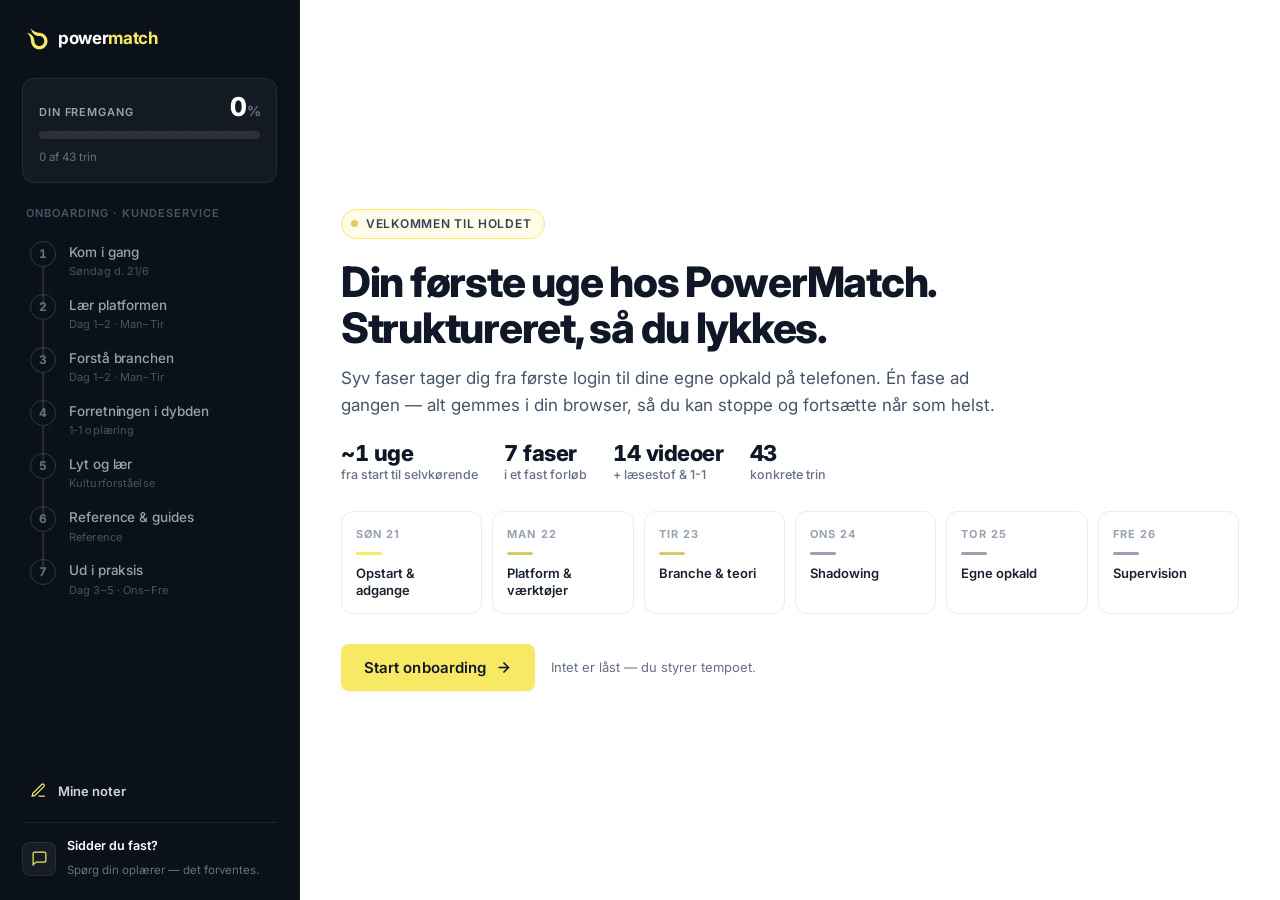
==== docs/index.html @ 7bc48936 "Static GitHub Pages build: 43 trin, 14 videoer, localStorage-noter" ====
<!DOCTYPE html>
<html lang="da">
<head>
<meta charset="UTF-8">
<meta name="viewport" content="width=device-width, initial-scale=1.0">
<title>PowerMatch · Onboarding — Kundeservice</title>
<link rel="preconnect" href="https://fonts.googleapis.com">
<link rel="preconnect" href="https://fonts.gstatic.com" crossorigin>
<link href="https://fonts.googleapis.com/css2?family=Inter:wght@400;500;600;700;800&display=swap" rel="stylesheet">
<link rel="stylesheet" href="./css/style.css">
</head>
<body>
<div class="app">
  <!-- ============ RAIL ============ -->
  <aside class="rail">
    <div class="brand" id="brand">
      <svg class="mark" viewBox="0 0 17 18" fill="none"><path d="M16.732 10.9618C16.732 14.573 13.8503 17.5 10.296 17.5C6.74267 17.5 3.86091 14.5721 3.86091 10.9618H3.86176C3.86091 8.79459 2.13219 4.45669 0 4.45669V4.42535C3.55423 4.42535 6.43599 7.35153 6.43599 10.9627H6.43513C6.43599 13.129 8.16384 14.8845 10.296 14.8845C12.4291 14.8845 14.1578 13.1281 14.1578 10.9618C14.1578 8.79546 12.4291 7.03906 10.2969 7.03906V7.03819C6.74267 7.03819 3.86176 4.11115 3.86176 0.5H3.8926C3.8926 2.66721 8.16384 4.42274 10.2969 4.42274V4.42361C13.8511 4.42361 16.732 7.35066 16.732 10.9618Z" fill="#F8E965"/></svg>
      <span class="word">power<b>match</b></span>
    </div>

    <div class="rail-prog" id="railProg">
      <div class="top">
        <span class="lbl">Din fremgang</span>
        <span class="pct"><span id="railPct">0</span><small>%</small></span>
      </div>
      <div class="track"><i id="railBar"></i></div>
      <div class="meta" id="railMeta">0 af 0 trin</div>
    </div>

    <div class="rail-label">Onboarding · Kundeservice</div>
    <div class="steps" id="steps"></div>

    <div class="rail-links">
      <button class="rail-link" id="myNotesLink" type="button">
        <svg viewBox="0 0 24 24"><path d="M12 20h9"/><path d="M16.5 3.5a2.1 2.1 0 0 1 3 3L7 19l-4 1 1-4z"/></svg>
        <b>Mine noter</b><span class="badge-n" id="notesBadge">0</span>
      </button>
    </div>

    <div class="rail-foot">
      <div class="ic"><svg viewBox="0 0 24 24" fill="none"><path d="M21 15a2 2 0 0 1-2 2H7l-4 4V5a2 2 0 0 1 2-2h14a2 2 0 0 1 2 2z"/></svg></div>
      <div><b>Sidder du fast?</b><span>Spørg din oplærer — det forventes.</span></div>
    </div>
  </aside>

  <!-- ============ WORK ============ -->
  <div class="work">
    <div class="work-scroll" id="workScroll">
      <!-- WELCOME -->
      <section class="screen welcome" id="screen-welcome">
        <div class="canvas">
          <div class="wc-eyebrow"><span class="d"></span>Velkommen til holdet</div>
          <h1>Din første uge hos PowerMatch.<br>Struktureret, så du lykkes.</h1>
          <p class="lead">Syv faser tager dig fra første login til dine egne opkald på telefonen. Én fase ad gangen — alt gemmes i din browser, så du kan stoppe og fortsætte når som helst.</p>
          <div class="wc-stats">
            <div class="wc-stat"><b>~1 uge</b><span>fra start til selvkørende</span></div>
            <div class="wc-stat"><b>7 faser</b><span>i et fast forløb</span></div>
            <div class="wc-stat"><b id="wcVideos">videoer</b><span>+ læsestof &amp; 1-1</span></div>
            <div class="wc-stat"><b id="wcTotal">0</b><span>konkrete trin</span></div>
          </div>
          <div class="week">
            <div class="day"><div class="dl">Søn 21</div><div class="db"></div><div class="dt">Opstart &amp; adgange</div></div>
            <div class="day"><div class="dl">Man 22</div><div class="db"></div><div class="dt">Platform &amp; værktøjer</div></div>
            <div class="day"><div class="dl">Tir 23</div><div class="db"></div><div class="dt">Branche &amp; teori</div></div>
            <div class="day"><div class="dl">Ons 24</div><div class="db"></div><div class="dt">Shadowing</div></div>
            <div class="day"><div class="dl">Tor 25</div><div class="db"></div><div class="dt">Egne opkald</div></div>
            <div class="day"><div class="dl">Fre 26</div><div class="db"></div><div class="dt">Supervision</div></div>
          </div>
          <div class="wc-cta">
            <button class="btn btn-primary" id="startBtn">
              <span id="startLabel">Start onboarding</span>
              <svg viewBox="0 0 24 24" fill="none" stroke="currentColor" stroke-width="2.2"><line x1="5" y1="12" x2="19" y2="12"/><polyline points="12 5 19 12 12 19"/></svg>
            </button>
            <span style="font-size:13px;color:var(--muted)" id="startSub">Intet er låst — du styrer tempoet.</span>
          </div>
        </div>
      </section>

      <!-- PHASES injected here -->
      <div id="phaseMount"></div>

      <!-- MY NOTES -->
      <section class="screen notes-s" id="screen-notes">
        <div class="canvas">
          <div class="notes-head">
            <div class="meta">
              <h1>Mine noter</h1>
              <div class="sub">Alt du har skrevet undervejs, samlet og grupperet pr. fase. Gemmes på denne enhed.</div>
            </div>
          </div>
          <div class="notes-actions">
            <button class="btn btn-ghost" id="printNotesBtn">
              <svg viewBox="0 0 24 24" fill="none" stroke="currentColor" stroke-width="2"><polyline points="6 9 6 2 18 2 18 9"/><path d="M6 18H4a2 2 0 0 1-2-2v-5a2 2 0 0 1 2-2h16a2 2 0 0 1 2 2v5a2 2 0 0 1-2 2h-2"/><rect x="6" y="14" width="12" height="8"/></svg>
              Print / gem som PDF
            </button>
            <button class="btn btn-ghost" id="backFromNotesBtn">Tilbage til forløbet</button>
          </div>
          <div id="notesBody"></div>
        </div>
      </section>

      <!-- DONE -->
      <section class="screen done-s" id="screen-done">
        <div class="canvas">
          <div class="ring"><svg viewBox="0 0 24 24" fill="none" stroke="currentColor" stroke-linecap="round" stroke-linejoin="round"><polyline points="20 6 9 17 4 12"/></svg></div>
          <h1>Du er klar!</h1>
          <p>Du har gennemført hele onboarding-forløbet. Velkommen ombord hos PowerMatch — vi er glade for at have dig på holdet.</p>
          <div class="recap">
            <div class="c"><b id="recapSteps">0</b><span>trin gennemført</span></div>
            <div class="c"><b>7</b><span>faser</span></div>
            <div class="c"><b id="recapNotes">0</b><span>noter</span></div>
          </div>
          <div class="acts">
            <button class="btn btn-ghost" id="reviewBtn">Gennemgå igen</button>
            <button class="btn btn-ghost" id="doneNotesBtn">Se mine noter</button>
            <a class="btn btn-dark" href="https://app.powermatch.dk" target="_blank" rel="noopener">Gå til PowerMatch
              <svg viewBox="0 0 24 24" fill="none" stroke="currentColor" stroke-width="2"><path d="M18 13v6a2 2 0 0 1-2 2H5a2 2 0 0 1-2-2V8a2 2 0 0 1 2-2h6"/><polyline points="15 3 21 3 21 9"/><line x1="10" y1="14" x2="21" y2="3"/></svg>
            </a>
          </div>
        </div>
      </section>
    </div>

    <!-- FOOTER ACTION BAR -->
    <div class="foot" id="foot">
      <div class="foot-in">
        <div class="mini-prog">
          <span class="n" id="footN">Fase 1 af 7</span>
          <div class="dots" id="footDots"></div>
        </div>
        <div class="acts">
          <button class="btn btn-ghost" id="prevBtn">
            <svg viewBox="0 0 24 24" fill="none" stroke="currentColor" stroke-width="2.2"><polyline points="15 18 9 12 15 6"/></svg>
            Tilbage
          </button>
          <button class="btn btn-primary" id="nextBtn">
            <span id="nextLabel">Fortsæt</span>
            <svg viewBox="0 0 24 24" fill="none" stroke="currentColor" stroke-width="2.2"><line x1="5" y1="12" x2="19" y2="12"/><polyline points="12 5 19 12 12 19"/></svg>
          </button>
        </div>
      </div>
    </div>
  </div>
</div>

<canvas id="confetti" style="position:fixed;inset:0;pointer-events:none;z-index:210;display:none"></canvas>

<script src="./js/content.js"></script>
<script src="./js/app.js"></script>
</body>
</html>
---- docs/css/style.css ----
/* ============================================================
   PowerMatch — Onboarding (Kundeservice) · Wizard flow
   Direction: hi-vis yellow (#F8E965) on charcoal.
   ============================================================ */
:root{
  --yellow:#F8E965; --yellow-dark:#E6D84E; --yellow-light:#FBF2A1; --yellow-bg:#FEFCE9; --yellow-deep:#DACA60;
  --g25:#FCFCFD; --g50:#F9FAFB; --g100:#F2F4F7; --g200:#EAECF0; --g300:#D0D5DD;
  --g400:#98A2B3; --g500:#667085; --g600:#475467; --g700:#344054; --g800:#182230; --g900:#101828;
  --ink2:#0B1119;
  --white:#FFFFFF;
  --success-50:#ECFDF3; --success-500:#12B76A; --success-700:#027A48; --verify:#17B26A;
  --warning-50:#FFFAEB; --warning-700:#B54708;
  --error-50:#FEF3F2; --error-700:#B42318;
  --info-50:#EFF8FF; --info-700:#175CD3;
  --text:var(--g600); --muted:var(--g500); --faint:var(--g400); --line:var(--g200); --line-strong:var(--g300);
  --r-xs:4px; --r-sm:6px; --r-md:8px; --r-lg:12px; --r-xl:16px; --r-2xl:20px; --r-full:9999px;
  --sh-xs:0 1px 2px 0 rgba(16,24,40,.05);
  --sh-sm:0 1px 3px 0 rgba(16,24,40,.10),0 1px 2px 0 rgba(16,24,40,.06);
  --sh-md:0 4px 8px -2px rgba(16,24,40,.10),0 2px 4px -2px rgba(16,24,40,.06);
  --sh-lg:0 12px 16px -4px rgba(16,24,40,.08),0 4px 6px -2px rgba(16,24,40,.03);
  --sh-xl:0 20px 24px -4px rgba(16,24,40,.12),0 8px 8px -4px rgba(16,24,40,.04);
  --focus:0 0 0 4px rgba(152,162,179,.16);
  --focus-yellow:0 0 0 4px rgba(248,233,101,.45);
  --rail-w:300px;
  --ease:cubic-bezier(.4,0,.2,1);
}
*{box-sizing:border-box;margin:0;padding:0}
html,body{height:100%}
body{
  font-family:'Inter',-apple-system,BlinkMacSystemFont,'Segoe UI',Roboto,sans-serif;
  color:var(--text);background:var(--g900);line-height:1.5;
  -webkit-font-smoothing:antialiased;-moz-osx-font-smoothing:grayscale;text-rendering:optimizeLegibility;
  overflow:hidden;
}
a{color:inherit;text-decoration:none}
img{display:block}
button{font-family:inherit}
::selection{background:var(--yellow);color:var(--g900)}
svg{flex:none}

/* ===================== APP SHELL ===================== */
.app{display:flex;height:100vh;overflow:hidden}

/* ---------- RAIL ---------- */
.rail{
  width:var(--rail-w);flex:0 0 var(--rail-w);height:100vh;background:var(--ink2);color:#fff;
  display:flex;flex-direction:column;padding:24px 22px 20px;position:relative;z-index:40;
  border-right:1px solid rgba(255,255,255,.06);
  background-image:radial-gradient(rgba(255,255,255,.045) 1px,transparent 1px);
  background-size:20px 20px;
}
.brand{display:flex;align-items:center;gap:10px;cursor:pointer;padding:2px 4px;margin-bottom:24px;width:max-content}
.brand .mark{width:22px;height:23px;flex:0 0 22px}
.brand .word{font-size:17px;font-weight:700;letter-spacing:-.02em;color:#fff}
.brand .word b{color:var(--yellow);font-weight:700}
.rail-prog{background:rgba(255,255,255,.04);border:1px solid rgba(255,255,255,.08);border-radius:var(--r-lg);padding:15px 16px 16px;margin-bottom:22px}
.rail-prog .top{display:flex;align-items:baseline;justify-content:space-between;margin-bottom:11px}
.rail-prog .lbl{font-size:11px;font-weight:600;letter-spacing:.08em;text-transform:uppercase;color:var(--g400);white-space:nowrap}
.rail-prog .pct{font-size:26px;font-weight:800;letter-spacing:-.03em;color:#fff;font-variant-numeric:tabular-nums;line-height:1}
.rail-prog .pct small{font-size:14px;font-weight:700;color:var(--g500);margin-left:1px}
.rail-prog .track{height:8px;border-radius:var(--r-full);background:rgba(255,255,255,.10);overflow:hidden}
.rail-prog .track>i{display:block;height:100%;width:0;background:var(--yellow);border-radius:var(--r-full);transition:width .55s var(--ease),background .4s;box-shadow:0 0 12px rgba(248,233,101,.5)}
.rail-prog.complete .track>i{background:var(--success-500);box-shadow:0 0 12px rgba(18,183,106,.5)}
.rail-prog .meta{font-size:11.5px;color:var(--g500);margin-top:10px;font-variant-numeric:tabular-nums}
.rail-label{font-size:11px;font-weight:600;letter-spacing:.09em;text-transform:uppercase;color:var(--g600);padding:0 4px;margin-bottom:12px}
.steps{display:flex;flex-direction:column;overflow-y:auto;overflow-x:hidden;margin:0 -6px;padding:0 8px 0 6px;flex:1;min-height:0}
.steps::-webkit-scrollbar{width:6px}
.steps::-webkit-scrollbar-thumb{background:rgba(255,255,255,.12);border-radius:9px}
.step{display:flex;gap:13px;align-items:flex-start;padding:7px 8px;border-radius:var(--r-md);cursor:pointer;position:relative;transition:background .15s}
.step:hover{background:rgba(255,255,255,.05)}
.step .ind{position:relative;flex:0 0 26px;display:flex;flex-direction:column;align-items:center}
.step .badge{width:26px;height:26px;border-radius:var(--r-full);display:grid;place-items:center;font-size:12px;font-weight:700;color:var(--g500);border:1.5px solid rgba(255,255,255,.16);background:transparent;transition:all .2s var(--ease);font-variant-numeric:tabular-nums;z-index:1}
.step .line{position:absolute;top:26px;left:50%;transform:translateX(-50%);width:1.5px;height:calc(100% + 14px);background:rgba(255,255,255,.12)}
.step:last-child .line{display:none}
.step .txt{padding-top:3px;min-width:0}
.step .st-ttl{font-size:13.5px;font-weight:500;color:var(--g400);line-height:1.3;letter-spacing:-.005em;transition:color .18s}
.step .st-sub{font-size:11px;color:var(--g600);margin-top:2px;letter-spacing:.01em}
.step.active .badge{background:var(--yellow);border-color:var(--yellow);color:var(--g900);box-shadow:0 0 0 4px rgba(248,233,101,.18)}
.step.active .st-ttl{color:#fff;font-weight:600}
.step.active{background:rgba(255,255,255,.04)}
.step.done .badge{background:var(--success-500);border-color:var(--success-500);color:#fff}
.step.done .badge .n{display:none}
.step.done .badge .ck{display:block}
.step.done .line{background:var(--success-500);opacity:.5}
.step.done .st-ttl{color:var(--g300)}
.step .badge .ck{display:none;width:13px;height:13px;stroke:#fff;stroke-width:3;fill:none}
.step .note-dot{display:none;width:6px;height:6px;border-radius:50%;background:var(--yellow);margin-left:auto;margin-top:9px;flex:0 0 6px}
.step.has-notes .note-dot{display:block}

.rail-links{margin-top:10px;display:flex;flex-direction:column;gap:2px}
.rail-link{display:flex;align-items:center;gap:11px;padding:9px 8px;border-radius:var(--r-md);cursor:pointer;background:transparent;border:0;color:var(--g300);width:100%;text-align:left;transition:background .15s}
.rail-link:hover{background:rgba(255,255,255,.05);color:#fff}
.rail-link svg{width:17px;height:17px;stroke:var(--yellow);fill:none;stroke-width:1.7}
.rail-link b{font-size:13px;font-weight:600;color:inherit}
.rail-link .badge-n{margin-left:auto;font-size:11px;font-weight:700;background:var(--yellow);color:var(--g900);border-radius:var(--r-full);min-width:20px;height:20px;display:none;place-items:center;padding:0 6px}
.rail-link.has .badge-n{display:grid}

.rail-foot{margin-top:14px;padding-top:14px;border-top:1px solid rgba(255,255,255,.08);display:flex;gap:11px;align-items:center}
.rail-foot .ic{width:34px;height:34px;flex:0 0 34px;border-radius:var(--r-md);background:rgba(255,255,255,.05);border:1px solid rgba(255,255,255,.08);display:grid;place-items:center}
.rail-foot .ic svg{width:17px;height:17px;stroke:var(--yellow);fill:none;stroke-width:1.7}
.rail-foot b{display:block;color:#fff;font-size:12.5px;font-weight:600}
.rail-foot span{font-size:11.5px;color:var(--g500);line-height:1.45}

/* ===================== WORK AREA ===================== */
.work{flex:1;min-width:0;height:100vh;background:var(--white);display:flex;flex-direction:column;position:relative;container-type:inline-size}
.work-scroll{flex:1;overflow-y:auto;position:relative;display:flex;flex-direction:column}
.screen{display:none;flex-direction:column;width:100%}
.screen.show{display:flex;flex-direction:column;flex-shrink:0;margin:0;opacity:1;animation:screenIn .3s var(--ease)}
.screen.welcome.show,.screen.done-s.show,.screen.notes-s.show{margin:auto 0}
.screen.notes-s.show{margin:0}
@keyframes screenIn{from{transform:translateY(8px)}to{transform:none}}
.canvas{width:100%;max-width:none;margin:0;padding:30px clamp(28px,3.2vw,60px) 40px}
@property --p{syntax:'<number>';inherits:false;initial-value:0}
.ph-grid{display:grid;grid-template-columns:minmax(0,1fr) minmax(280px,340px);gap:clamp(20px,2.4vw,40px);align-items:start;margin-top:22px}
.ph-main{min-width:0}
.ph-aside{display:flex;flex-direction:column;gap:14px;position:sticky;top:0}
@container (max-width:820px){.ph-grid{grid-template-columns:1fr;gap:18px}.ph-aside{position:static}}
.aside-card{background:#fff;border:1px solid var(--line);border-radius:var(--r-xl);padding:16px 18px;box-shadow:var(--sh-xs)}
.ac-lbl,.nu-lbl{font-size:11px;font-weight:600;letter-spacing:.07em;text-transform:uppercase;color:var(--faint);margin-bottom:13px}
.prog-row{display:flex;align-items:center;gap:15px}
.ring2{--p:0;--c:var(--yellow);position:relative;width:62px;height:62px;flex:0 0 62px;border-radius:50%;background:conic-gradient(var(--c) calc(var(--p)*1%),var(--g200) 0);display:grid;place-items:center;transition:--p .55s var(--ease),--c .3s}
.ring2.done{--c:var(--success-500)}
.ring2-in{width:48px;height:48px;border-radius:50%;background:#fff;display:flex;align-items:baseline;justify-content:center;gap:1px}
.ring2-in b{font-size:18px;font-weight:800;color:var(--g900);font-variant-numeric:tabular-nums;line-height:1}
.ring2-in span{font-size:12px;font-weight:600;color:var(--g400)}
.prog-txt{display:flex;flex-direction:column;gap:2px}
.prog-txt b{font-size:17px;font-weight:700;color:var(--g900);font-variant-numeric:tabular-nums;letter-spacing:-.01em;line-height:1}
.prog-txt span{font-size:12px;color:var(--muted)}
.tip{display:flex;gap:11px;align-items:flex-start;background:var(--yellow-bg);border-color:var(--yellow)}
.tip .tip-ic{flex:0 0 18px;margin-top:1px}
.tip .tip-ic svg{width:18px;height:18px;stroke:var(--warning-700);fill:none;stroke-width:1.8}
.tip .tt b{display:block;font-size:12.5px;font-weight:700;color:var(--g900);margin-bottom:3px}
.tip .tt span{font-size:12.5px;color:var(--g700);line-height:1.5}
.next-up{display:block;cursor:pointer;transition:border-color .16s,box-shadow .16s}
.next-up:hover{border-color:var(--line-strong);box-shadow:var(--sh-sm)}
.nu-row{display:flex;align-items:center;gap:11px}
.nu-tile{width:36px;height:36px;flex:0 0 36px;border-radius:var(--r-md);background:var(--yellow-bg);border:1px solid var(--yellow-light);display:grid;place-items:center;transition:background .16s,border-color .16s}
.nu-tile img,.nu-tile svg{width:18px;height:18px}
.nu-meta{min-width:0;flex:1}
.nu-meta b{display:block;font-size:11px;font-weight:600;color:var(--faint);text-transform:uppercase;letter-spacing:.05em}
.nu-meta span{font-size:13.5px;font-weight:600;color:var(--g900);line-height:1.3}
.nu-arrow{width:18px;height:18px;flex:0 0 18px;color:var(--g400)}
.nu-arrow svg{width:18px;height:18px;stroke:currentColor;fill:none;stroke-width:2}
.next-up:hover .nu-arrow{color:var(--g700)}
.next-up:hover .nu-tile{background:var(--yellow);border-color:var(--yellow)}

/* ---------- PHASE screen ---------- */
.ph-head{display:flex;align-items:flex-start;gap:16px;margin-bottom:6px}
.ph-tile{flex:0 0 auto;width:50px;height:50px;border-radius:var(--r-xl);background:var(--yellow-bg);border:1px solid var(--yellow-light);display:grid;place-items:center;transition:background .25s,border-color .25s}
.ph-tile img,.ph-tile svg{width:25px;height:25px}
.screen.is-done .ph-tile{background:var(--success-50);border-color:#ABEFC6}
.ph-head .meta{flex:1;min-width:0}
.ph-kick{display:inline-flex;align-items:center;gap:8px;flex-wrap:wrap;font-size:12px;font-weight:600;letter-spacing:.04em;text-transform:uppercase;color:var(--muted);margin-bottom:7px}
.ph-kick .b{color:var(--g900);font-weight:700;white-space:nowrap}
.ph-kick .sep{width:3px;height:3px;border-radius:50%;background:var(--g300)}
.ph-head h1{font-size:28px;line-height:1.18;letter-spacing:-.025em;color:var(--g900);font-weight:700}
.ph-count{flex:0 0 auto;display:inline-flex;align-items:center;gap:7px;background:var(--g50);border:1px solid var(--line);border-radius:var(--r-full);padding:7px 13px;font-size:13px;font-weight:600;color:var(--g700);font-variant-numeric:tabular-nums;white-space:nowrap}
.ph-count .ck{display:none;width:14px;height:14px;stroke:var(--success-500);stroke-width:3;fill:none}
.screen.is-done .ph-count{background:var(--success-50);border-color:#ABEFC6;color:var(--success-700)}
.screen.is-done .ph-count .ck{display:block}
.screen.is-done .ph-count .n{display:none}
.ph-purpose{font-size:15.5px;color:var(--muted);line-height:1.55;max-width:68ch;margin:14px 0 4px}

/* task list */
.list{border:1px solid var(--line);border-radius:var(--r-xl);overflow:hidden;background:#fff;box-shadow:var(--sh-xs)}
.row-wrap{border-bottom:1px solid var(--line)}
.row-wrap:last-child{border-bottom:0}
.row{display:flex;align-items:center;gap:14px;padding:14px 18px;transition:background .14s;position:relative;flex-wrap:wrap;row-gap:9px}
.row:hover{background:var(--g25)}
.row-wrap.done .row{background:var(--g25)}
.row-wrap.done .r-title{color:var(--g500)}
.row-wrap.done .r-tile{opacity:.5}
.check{flex:0 0 auto;position:relative;width:22px;height:22px;cursor:pointer}
.check input{position:absolute;inset:0;opacity:0;cursor:pointer;margin:0}
.check .box{width:22px;height:22px;border-radius:var(--r-sm);border:1.5px solid var(--g300);background:#fff;display:grid;place-items:center;transition:all .18s var(--ease)}
.check .box svg{width:12px;height:12px;stroke:#fff;stroke-width:3.2;fill:none;stroke-dasharray:18;stroke-dashoffset:18;transition:stroke-dashoffset .25s var(--ease) .03s}
.check:hover .box{border-color:var(--yellow-deep);box-shadow:var(--focus-yellow)}
.check input:checked + .box{background:var(--success-500);border-color:var(--success-500)}
.check input:checked + .box svg{stroke-dashoffset:0}
.check input:focus-visible + .box{box-shadow:var(--focus)}
.r-tile{flex:0 0 auto;width:34px;height:34px;border-radius:var(--r-md);background:var(--g50);border:1px solid var(--line);display:grid;place-items:center}
.r-tile img,.r-tile svg{width:17px;height:17px}
.r-body{flex:1 1 240px;min-width:0}
.r-title{font-size:14.5px;font-weight:600;color:var(--g900);letter-spacing:-.005em;line-height:1.35}
.r-desc{font-size:13px;color:var(--muted);margin-top:2px;line-height:1.45}
.r-side{flex:0 0 auto;display:flex;align-items:center;gap:10px;flex-wrap:wrap;margin-left:auto;justify-content:flex-end}
.tag{display:inline-flex;align-items:center;gap:5px;font-size:11px;font-weight:600;padding:3px 9px;border-radius:var(--r-full);white-space:nowrap;border:1px solid transparent}
.tag.video{background:var(--info-50);color:var(--info-700)}
.tag.audio{background:var(--warning-50);color:var(--warning-700)}
.tag.doc{background:var(--g100);color:var(--g700)}
.tag.pdf{background:var(--error-50);color:var(--error-700)}
.tag.live{background:var(--success-50);color:var(--success-700)}
.tag.time{background:#fff;color:var(--muted);border-color:var(--line)}
.open{display:inline-flex;align-items:center;gap:7px;font-size:12.5px;font-weight:600;color:var(--g700);border:1px solid var(--g300);background:#fff;border-radius:var(--r-md);padding:7px 12px;cursor:pointer;transition:background .15s,border-color .15s;box-shadow:var(--sh-xs);white-space:nowrap}
.open:hover{background:var(--g50);border-color:var(--line-strong)}
.open:focus-visible{outline:none;box-shadow:var(--focus)}
.open svg{width:14px;height:14px}

/* note toggle button on a row */
.note-btn{display:inline-flex;align-items:center;gap:7px;font-size:12.5px;font-weight:600;color:var(--g600);border:1px solid var(--g300);background:#fff;border-radius:var(--r-md);padding:7px 12px;cursor:pointer;transition:background .15s,border-color .15s,color .15s;box-shadow:var(--sh-xs);white-space:nowrap}
.note-btn:hover{background:var(--yellow-bg);border-color:var(--yellow-deep);color:var(--g900)}
.note-btn:focus-visible{outline:none;box-shadow:var(--focus-yellow)}
.note-btn svg{width:14px;height:14px;stroke:currentColor;fill:none;stroke-width:1.8}
.note-btn.active{background:var(--yellow-bg);border-color:var(--yellow-deep);color:var(--g900)}
.note-btn .dot{width:6px;height:6px;border-radius:50%;background:var(--yellow-deep);display:none}
.note-btn.has .dot{display:block}

/* ===================== NOTE EDITOR (shared) ===================== */
.note-zone{padding:0 18px 16px 54px;display:none}
.note-zone.open{display:block;animation:noteIn .22s var(--ease)}
@keyframes noteIn{from{opacity:0;transform:translateY(-4px)}to{opacity:1;transform:none}}
.note-card{background:var(--g25);border:1px solid var(--g200);border-radius:var(--r-lg);box-shadow:var(--sh-xs);overflow:hidden}
.note-card .nc-head{display:flex;align-items:center;gap:8px;padding:9px 12px;border-bottom:1px solid var(--g200);background:#fff}
.note-card .nc-head .nc-ic{width:15px;height:15px;flex:0 0 15px;stroke:var(--g500);fill:none;stroke-width:1.8}
.note-card .nc-meta{font-size:11.5px;color:var(--faint);font-variant-numeric:tabular-nums;min-width:0;overflow:hidden;text-overflow:ellipsis;white-space:nowrap}
.note-card .nc-meta b{color:var(--g600);font-weight:600}
.note-card .nc-status{margin-left:auto;font-size:11.5px;font-weight:600;color:var(--success-700);opacity:0;transition:opacity .25s;white-space:nowrap}
.note-card .nc-status.show{opacity:1}
.note-card textarea{width:100%;border:0;background:transparent;resize:vertical;min-height:80px;height:96px;max-height:780px;padding:12px 14px;font-family:inherit;font-size:14px;line-height:1.55;color:var(--g900);outline:none;display:block}
.note-card textarea::placeholder{color:var(--g400)}
.note-card.lg textarea{height:520px}
.note-card .nc-foot{display:flex;align-items:center;gap:10px;padding:8px 12px;border-top:1px solid var(--g200);background:#fff}
.note-card .nc-hint{font-size:11.5px;color:var(--faint);display:flex;align-items:center;gap:6px}
.note-card .nc-hint svg{width:13px;height:13px;stroke:var(--faint);fill:none;stroke-width:1.7}
.nc-actions{margin-left:auto;display:flex;align-items:center;gap:6px}
.nc-btn{display:inline-flex;align-items:center;gap:6px;font-size:12px;font-weight:600;border:1px solid var(--g300);background:#fff;color:var(--g600);border-radius:var(--r-sm);padding:6px 10px;cursor:pointer;transition:background .15s,border-color .15s,color .15s}
.nc-btn:hover{background:var(--g50)}
.nc-btn svg{width:13px;height:13px;stroke:currentColor;fill:none;stroke-width:1.9}
.nc-btn.expand:hover{border-color:var(--yellow-deep);color:var(--g900)}
.nc-btn.danger{color:var(--error-700);border-color:#FDA29B}
.nc-btn.danger:hover{background:var(--error-50)}

/* ===================== WORKSPACE (1:1) ===================== */
.ws{margin-top:22px;border:1px solid var(--line);border-radius:var(--r-xl);background:#fff;box-shadow:var(--sh-xs);overflow:hidden}
.ws-head{display:flex;align-items:center;gap:12px;padding:16px 18px;border-bottom:1px solid var(--line);background:var(--g25)}
.ws-head .ws-ic{width:40px;height:40px;flex:0 0 40px;border-radius:var(--r-md);background:var(--yellow-bg);border:1px solid var(--yellow-light);display:grid;place-items:center}
.ws-head .ws-ic svg{width:20px;height:20px;stroke:var(--warning-700);fill:none;stroke-width:1.7}
.ws-head .ws-tt b{display:block;font-size:15px;font-weight:700;color:var(--g900)}
.ws-head .ws-tt span{font-size:12.5px;color:var(--muted)}
.ws-body{padding:18px}
.ws-sec-lbl{font-size:11px;font-weight:600;letter-spacing:.07em;text-transform:uppercase;color:var(--faint);margin-bottom:11px;display:flex;align-items:center;gap:8px}
.ws-sec-lbl .n{background:var(--g100);color:var(--g600);border-radius:var(--r-full);font-size:11px;padding:1px 8px;letter-spacing:0}

/* links */
.links{display:flex;flex-direction:column;gap:8px;margin-bottom:8px}
.link-chip{display:flex;align-items:center;gap:10px;padding:10px 12px;border:1px solid var(--line);border-radius:var(--r-md);background:#fff;transition:border-color .15s,box-shadow .15s}
.link-chip:hover{border-color:var(--line-strong);box-shadow:var(--sh-xs)}
.link-chip .lc-ic{width:30px;height:30px;flex:0 0 30px;border-radius:var(--r-sm);background:var(--info-50);display:grid;place-items:center}
.link-chip .lc-ic svg{width:15px;height:15px;stroke:var(--info-700);fill:none;stroke-width:1.8}
.link-chip .lc-body{min-width:0;flex:1}
.link-chip .lc-label{font-size:13.5px;font-weight:600;color:var(--g900);white-space:nowrap;overflow:hidden;text-overflow:ellipsis}
.link-chip .lc-url{font-size:12px;color:var(--muted);white-space:nowrap;overflow:hidden;text-overflow:ellipsis}
.link-chip .lc-del{flex:0 0 auto;width:30px;height:30px;border-radius:var(--r-sm);border:0;background:transparent;color:var(--g400);cursor:pointer;display:grid;place-items:center;transition:background .15s,color .15s}
.link-chip .lc-del:hover{background:var(--error-50);color:var(--error-700)}
.link-chip .lc-del svg{width:15px;height:15px;stroke:currentColor;fill:none;stroke-width:1.9}
.link-add{display:flex;gap:8px;flex-wrap:wrap;margin-top:10px}
.link-add input{flex:1 1 160px;min-width:0;border:1px solid var(--g300);border-radius:var(--r-md);padding:9px 12px;font-family:inherit;font-size:13.5px;color:var(--g900);outline:none;transition:border-color .15s,box-shadow .15s}
.link-add input:focus{border-color:var(--yellow-deep);box-shadow:var(--focus-yellow)}
.link-add .url{flex:2 1 240px}

/* free-note grid */
.ws-divider{height:1px;background:var(--line);margin:18px 0}
.fnotes{display:grid;grid-template-columns:repeat(auto-fill,minmax(230px,1fr));gap:12px}
.fnote{display:flex;flex-direction:column;border:1px solid var(--g200);border-radius:var(--r-lg);background:var(--g25);box-shadow:var(--sh-xs);overflow:hidden;transition:box-shadow .18s,border-color .18s}
.fnote:hover{box-shadow:var(--sh-sm);border-color:var(--line-strong)}
.fnote.expanded{grid-column:1/-1}
.fnote .fn-head{display:flex;align-items:center;gap:8px;padding:9px 12px;background:#fff;border-bottom:1px solid var(--g200)}
.fnote .fn-title{flex:1;min-width:0;border:0;background:transparent;font-family:inherit;font-size:13.5px;font-weight:700;color:var(--g900);outline:none}
.fnote .fn-title::placeholder{color:var(--g400);font-weight:600}
.fnote .fn-toggle,.fnote .fn-del{flex:0 0 auto;width:28px;height:28px;border-radius:var(--r-sm);border:1px solid var(--g200);background:#fff;color:var(--g500);cursor:pointer;display:grid;place-items:center;transition:background .15s,color .15s,border-color .15s}
.fnote .fn-toggle:hover{background:var(--yellow-bg);color:var(--g900);border-color:var(--yellow-deep)}
.fnote .fn-del:hover{background:var(--error-50);color:var(--error-700);border-color:#FDA29B}
.fnote .fn-toggle svg,.fnote .fn-del svg{width:14px;height:14px;stroke:currentColor;fill:none;stroke-width:1.9}
.fnote textarea{width:100%;border:0;background:transparent;resize:none;min-height:120px;height:150px;padding:11px 13px;font-family:inherit;font-size:13.5px;line-height:1.55;color:var(--g900);outline:none}
.fnote.expanded textarea{height:560px;resize:vertical;max-height:900px}
.fnote textarea::placeholder{color:var(--g400)}
.fnote .fn-foot{display:flex;align-items:center;padding:7px 12px;border-top:1px solid var(--g200);background:#fff}
.fnote .fn-meta{font-size:11px;color:var(--faint);font-variant-numeric:tabular-nums}
.fnote .fn-status{margin-left:auto;font-size:11px;font-weight:600;color:var(--success-700);opacity:0;transition:opacity .25s}
.fnote .fn-status.show{opacity:1}
.fnote-add{display:grid;place-items:center;min-height:120px;border:1.5px dashed var(--g300);border-radius:var(--r-lg);background:#fff;color:var(--g500);cursor:pointer;font-size:13px;font-weight:600;transition:border-color .16s,background .16s,color .16s}
.fnote-add:hover{border-color:var(--yellow-deep);background:var(--yellow-bg);color:var(--g900)}
.fnote-add .plus{display:flex;flex-direction:column;align-items:center;gap:7px}
.fnote-add svg{width:22px;height:22px;stroke:currentColor;fill:none;stroke-width:1.8}

/* ---------- FOOTER ---------- */
.foot{display:none;flex:0 0 auto;border-top:1px solid var(--line);background:#fff;padding:14px clamp(28px,3.2vw,60px)}
.foot.show{display:block}
.foot-in{width:100%;max-width:none;margin:0;display:flex;align-items:center;justify-content:space-between;gap:16px}
.foot .mini-prog{display:flex;align-items:center;gap:11px;min-width:0}
.foot .mini-prog .n{font-size:12.5px;font-weight:600;color:var(--muted);white-space:nowrap;font-variant-numeric:tabular-nums}
.foot .mini-prog .dots{display:flex;gap:5px}
.foot .mini-prog .dots i{width:7px;height:7px;border-radius:50%;background:var(--g200);transition:background .2s}
.foot .mini-prog .dots i.on{background:var(--yellow-deep)}
.foot .mini-prog .dots i.done{background:var(--success-500)}
.foot .acts{display:flex;align-items:center;gap:10px}
.btn{display:inline-flex;align-items:center;gap:9px;border-radius:var(--r-md);font-size:14px;font-weight:600;letter-spacing:.005em;padding:11px 18px;cursor:pointer;border:1px solid transparent;white-space:nowrap;transition:background .15s,box-shadow .18s,border-color .15s}
.btn svg{width:17px;height:17px}
.btn-primary{background:var(--yellow);color:var(--g900);box-shadow:var(--sh-xs)}
.btn-primary:hover{background:var(--yellow-dark)}
.btn-primary:focus-visible{outline:none;box-shadow:var(--focus-yellow)}
.btn-primary.ready{box-shadow:0 0 0 4px rgba(248,233,101,.4),var(--sh-sm)}
.btn-ghost{background:#fff;color:var(--g700);border-color:var(--g300)}
.btn-ghost:hover{background:var(--g50)}
.btn-ghost:focus-visible{outline:none;box-shadow:var(--focus)}
.btn-dark{background:var(--g900);color:#fff}
.btn-dark:hover{background:var(--g800)}
.btn[disabled]{opacity:.45;cursor:not-allowed}

/* ---------- WELCOME ---------- */
.welcome{justify-content:center}
.welcome .canvas{max-width:none;padding-top:40px;padding-bottom:40px}
.wc-eyebrow{display:inline-flex;align-items:center;gap:8px;font-size:12px;font-weight:600;letter-spacing:.06em;text-transform:uppercase;color:var(--g700);background:var(--yellow-bg);border:1px solid var(--yellow);border-radius:var(--r-full);padding:5px 13px 5px 9px;margin-bottom:20px;white-space:nowrap}
.wc-eyebrow .d{width:7px;height:7px;border-radius:50%;background:var(--yellow-deep)}
.welcome h1{font-size:clamp(30px,3.6vw,42px);line-height:1.1;letter-spacing:-.03em;color:var(--g900);font-weight:800;margin-bottom:14px}
.welcome p.lead{font-size:17px;color:var(--text);line-height:1.55;max-width:62ch;margin-bottom:24px}
.wc-stats{display:flex;gap:26px;margin-bottom:26px;flex-wrap:wrap}
.wc-stat{display:flex;flex-direction:column;gap:2px}
.wc-stat b{font-size:22px;font-weight:800;color:var(--g900);letter-spacing:-.02em;line-height:1;font-variant-numeric:tabular-nums}
.wc-stat span{font-size:12.5px;color:var(--muted);font-weight:500}
.week{display:grid;grid-template-columns:repeat(6,1fr);gap:10px;margin-bottom:30px}
.day{background:#fff;border:1px solid var(--line);border-radius:var(--r-lg);padding:14px;transition:border-color .18s,box-shadow .18s}
.day:hover{border-color:var(--line-strong);box-shadow:var(--sh-sm)}
.day .dl{font-size:11px;font-weight:700;letter-spacing:.1em;text-transform:uppercase;color:var(--faint);margin-bottom:10px}
.day .db{height:3px;width:26px;border-radius:var(--r-full);background:var(--g200);margin-bottom:10px}
.day:nth-child(1) .db{background:var(--yellow)}
.day:nth-child(2) .db,.day:nth-child(3) .db{background:var(--yellow-deep)}
.day:nth-child(n+4) .db{background:var(--g400)}
.day .dt{font-size:13px;font-weight:600;color:var(--g800);line-height:1.3}
.wc-cta{display:flex;align-items:center;gap:16px;flex-wrap:wrap}
.wc-cta .btn{padding:13px 22px;font-size:15px}

/* ---------- DONE ---------- */
.done-s{justify-content:center;text-align:center}
.done-s .canvas{max-width:560px;margin:0 auto}
.done-s .ring{width:74px;height:74px;border-radius:var(--r-full);background:var(--success-50);border:1px solid #ABEFC6;display:grid;place-items:center;margin:0 auto 20px}
.done-s .ring svg{width:36px;height:36px;stroke:var(--success-500);stroke-width:2;fill:none}
.done-s h1{font-size:30px;font-weight:800;letter-spacing:-.03em;color:var(--g900);margin-bottom:12px}
.done-s p{font-size:15.5px;color:var(--muted);line-height:1.6;max-width:46ch;margin:0 auto 26px}
.done-s .recap{display:flex;justify-content:center;gap:0;border:1px solid var(--line);border-radius:var(--r-xl);overflow:hidden;margin:0 auto 28px;max-width:420px;box-shadow:var(--sh-xs)}
.done-s .recap .c{flex:1;padding:18px 14px;border-right:1px solid var(--line)}
.done-s .recap .c:last-child{border-right:0}
.done-s .recap b{display:block;font-size:24px;font-weight:800;color:var(--g900);letter-spacing:-.02em;font-variant-numeric:tabular-nums}
.done-s .recap span{font-size:12px;color:var(--muted);font-weight:500}
.done-s .acts{display:flex;justify-content:center;gap:11px;flex-wrap:wrap}

/* ---------- MY NOTES screen ---------- */
.notes-s .canvas{max-width:920px;margin:0 auto}
.notes-head{display:flex;align-items:flex-start;gap:16px;margin-bottom:6px}
.notes-head .meta{flex:1}
.notes-head h1{font-size:28px;line-height:1.18;letter-spacing:-.025em;color:var(--g900);font-weight:700}
.notes-head .sub{font-size:14.5px;color:var(--muted);margin-top:6px;line-height:1.5}
.notes-actions{display:flex;gap:10px;margin:16px 0 24px;flex-wrap:wrap}
.notes-group{margin-bottom:26px}
.ng-head{display:flex;align-items:center;gap:10px;margin-bottom:12px}
.ng-head .pill{font-size:11px;font-weight:700;letter-spacing:.04em;text-transform:uppercase;color:var(--g900);background:var(--yellow);border-radius:var(--r-full);padding:3px 10px}
.ng-head b{font-size:15px;font-weight:700;color:var(--g900)}
.note-item{border:1px solid var(--line);border-radius:var(--r-lg);background:#fff;padding:14px 16px;margin-bottom:10px;box-shadow:var(--sh-xs)}
.note-item .ni-top{display:flex;align-items:baseline;gap:10px;margin-bottom:7px;flex-wrap:wrap}
.note-item .ni-title{font-size:14px;font-weight:700;color:var(--g900)}
.note-item .ni-time{font-size:11.5px;color:var(--faint);font-variant-numeric:tabular-nums;margin-left:auto}
.note-item .ni-body{font-size:13.5px;color:var(--g700);line-height:1.6;white-space:pre-wrap}
.notes-empty{text-align:center;padding:60px 20px;color:var(--muted)}
.notes-empty .ne-ic{width:54px;height:54px;border-radius:var(--r-full);background:var(--yellow-bg);border:1px solid var(--yellow-light);display:grid;place-items:center;margin:0 auto 16px}
.notes-empty .ne-ic svg{width:26px;height:26px;stroke:var(--warning-700);fill:none;stroke-width:1.6}
.notes-empty b{display:block;font-size:16px;color:var(--g900);font-weight:700;margin-bottom:6px}
.notes-empty span{font-size:13.5px}

/* ---------- responsive ---------- */
@media (max-width:1080px){.week{grid-template-columns:repeat(3,1fr)}}
@media (max-width:920px){
  body{overflow:auto}
  .app{flex-direction:column;height:auto}
  .rail{width:100%;flex:none;height:auto;position:sticky;top:0;flex-direction:column;padding:14px 16px 16px}
  .steps{flex-direction:row;overflow-x:auto;overflow-y:hidden;gap:4px;margin:0 -16px;padding:4px 16px 8px;flex:none}
  .step{flex-direction:column;align-items:center;text-align:center;min-width:84px;gap:7px;padding:8px 6px}
  .step .line{display:none}.step .txt{padding-top:0}.step .st-ttl{font-size:11px}.step .st-sub{display:none}
  .step .note-dot{margin:0;position:absolute;top:6px;right:14px}
  .rail-foot,.rail-label,.rail-links{display:none}
  .work{height:auto}.work-scroll{overflow:visible}
  .canvas{padding:24px 20px}
  .foot{position:sticky;bottom:0;padding:12px 16px;box-shadow:0 -4px 16px rgba(16,24,40,.06)}
  .foot-in{padding:0}
  .ph-head h1{font-size:23px}
  .ph-grid{grid-template-columns:1fr;gap:16px}.ph-aside{position:static}
  .week{grid-template-columns:repeat(2,1fr)}
  .r-desc{display:none}
  .note-zone{padding-left:18px}
}
@media (max-width:560px){
  .ph-head{flex-wrap:wrap}.ph-count{order:3}
  .r-side .tag:not(.time){display:none}
  .foot .mini-prog .n{display:none}
  .fnotes{grid-template-columns:1fr}
}
@media (prefers-reduced-motion:reduce){.screen.show,.note-zone.open{animation:none}*{scroll-behavior:auto!important}}

/* ===================== PRINT ===================== */
@media print{
  @page{margin:14mm}
  html,body{height:auto!important;overflow:visible!important;background:#fff!important}
  .app{display:block!important;height:auto!important}
  .rail,.foot,.work-scroll>.screen:not(.notes-s),#confetti,.notes-actions,.fnote-add{display:none!important}
  .work{display:block!important;height:auto!important;container-type:normal!important}
  .work-scroll{display:block!important;height:auto!important;overflow:visible!important}
  .screen.notes-s{display:block!important;margin:0!important}
  .canvas{max-width:none!important;padding:0!important}
  .note-item,.notes-group{break-inside:avoid;page-break-inside:avoid;box-shadow:none!important}
  *{-webkit-print-color-adjust:exact!important;print-color-adjust:exact!important}
}
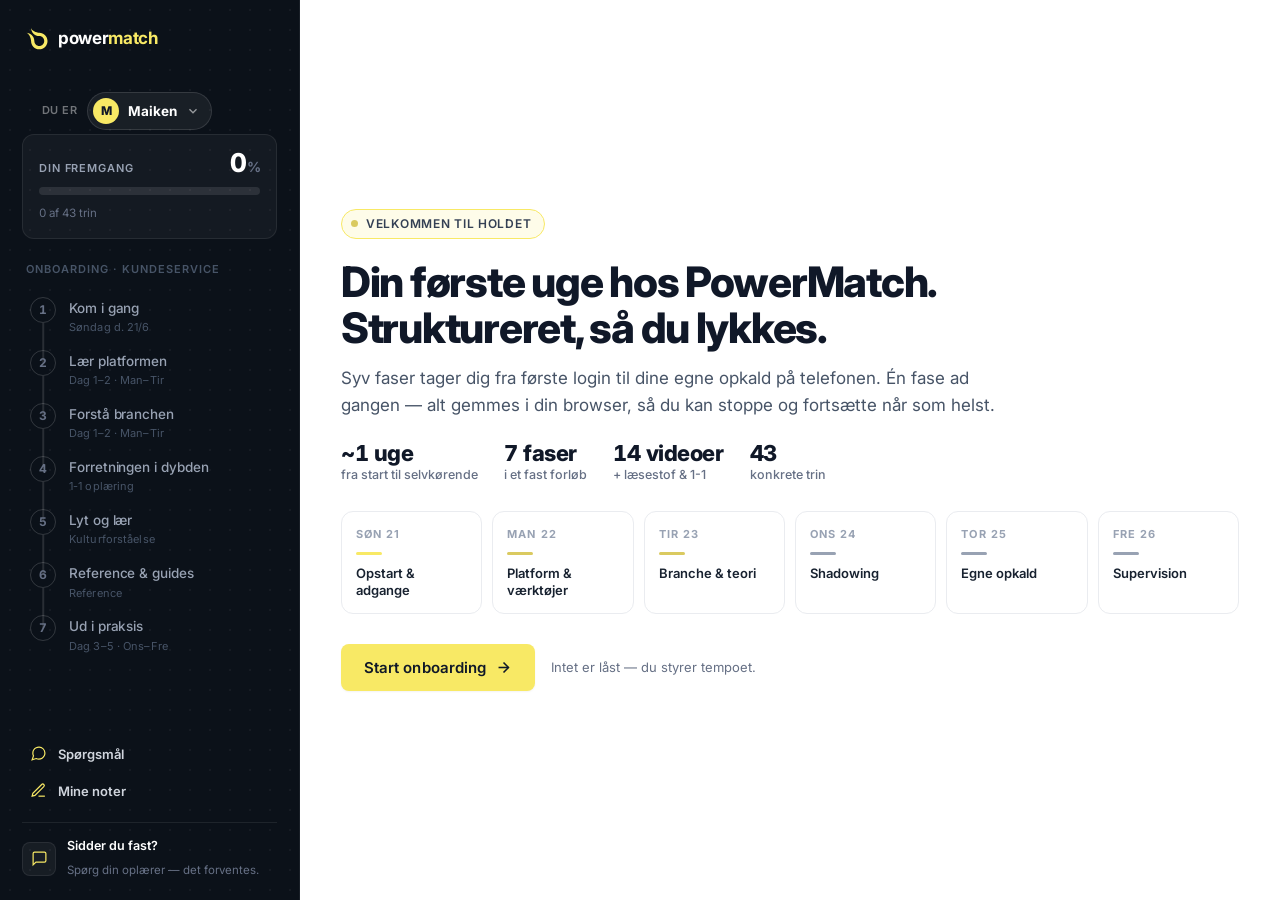
==== commit 7bbd8f7e: "Tilfoej persona-vaelger + delt Spoergsmaal-funktion (Supabase backend) - 10x stoerre notefelt med fo" ====
--- a/docs/index.html
+++ b/docs/index.html
@@ -18,6 +18,17 @@
       <span class="word">power<b>match</b></span>
     </div>
 
+    <!-- PERSONA -->
+    <div class="persona" id="persona">
+      <span class="pa-lbl">Du er</span>
+      <button class="pa-pill" id="personaPill" type="button" aria-haspopup="true">
+        <span class="pa-av" id="personaAv">M</span>
+        <span class="pa-name" id="personaName">Maiken</span>
+        <svg class="pa-caret" viewBox="0 0 24 24" fill="none" stroke="currentColor" stroke-width="2.2"><polyline points="6 9 12 15 18 9"/></svg>
+      </button>
+      <div class="pa-menu" id="personaMenu" hidden></div>
+    </div>
+
     <div class="rail-prog" id="railProg">
       <div class="top">
         <span class="lbl">Din fremgang</span>
@@ -31,6 +42,10 @@
     <div class="steps" id="steps"></div>
 
     <div class="rail-links">
+      <button class="rail-link" id="questionsLink" type="button">
+        <svg viewBox="0 0 24 24"><path d="M21 11.5a8.38 8.38 0 0 1-.9 3.8 8.5 8.5 0 0 1-7.6 4.7 8.38 8.38 0 0 1-3.8-.9L3 21l1.9-5.7a8.38 8.38 0 0 1-.9-3.8 8.5 8.5 0 0 1 4.7-7.6 8.38 8.38 0 0 1 3.8-.9h.5a8.48 8.48 0 0 1 8 8v.5z"/></svg>
+        <b>Spørgsmål</b><span class="badge-n alert" id="qBadge">0</span>
+      </button>
       <button class="rail-link" id="myNotesLink" type="button">
         <svg viewBox="0 0 24 24"><path d="M12 20h9"/><path d="M16.5 3.5a2.1 2.1 0 0 1 3 3L7 19l-4 1 1-4z"/></svg>
         <b>Mine noter</b><span class="badge-n" id="notesBadge">0</span>
@@ -96,6 +111,39 @@
             <button class="btn btn-ghost" id="backFromNotesBtn">Tilbage til forløbet</button>
           </div>
           <div id="notesBody"></div>
+        </div>
+      </section>
+
+      <!-- SPØRGSMÅL FRA MAIKEN -->
+      <section class="screen questions-s" id="screen-questions">
+        <div class="canvas">
+          <div class="q-head">
+            <div class="meta">
+              <h1 id="qTitle">Spørgsmål fra Maiken</h1>
+              <div class="sub" id="qSub">Stil spørgsmål mens du gennemgår platformen — din oplærer svarer her.</div>
+            </div>
+            <div class="q-mode" id="qMode"></div>
+          </div>
+
+          <div class="q-ask">
+            <div class="q-ask-row">
+              <input id="qAskInput" type="text" placeholder="Skriv dit spørgsmål …" autocomplete="off">
+              <select id="qAskPhase" aria-label="Knyt til fase"></select>
+              <button class="btn btn-primary" id="qAskBtn" type="button">
+                <svg viewBox="0 0 24 24" fill="none" stroke="currentColor" stroke-width="2.2"><line x1="12" y1="5" x2="12" y2="19"/><line x1="5" y1="12" x2="19" y2="12"/></svg>
+                Stil spørgsmål
+              </button>
+            </div>
+            <div class="q-ask-hint" id="qAskHint"></div>
+          </div>
+
+          <div class="q-filters" id="qFilters">
+            <button data-f="open" class="on" type="button">Ubesvarede <span class="cnt" id="qcOpen">0</span></button>
+            <button data-f="answered" type="button">Besvarede <span class="cnt" id="qcAns">0</span></button>
+            <button data-f="all" type="button">Alle <span class="cnt" id="qcAll">0</span></button>
+          </div>
+
+          <div id="questionsBody"></div>
         </div>
       </section>
 
@@ -146,6 +194,8 @@
 <canvas id="confetti" style="position:fixed;inset:0;pointer-events:none;z-index:210;display:none"></canvas>
 
 <script src="./js/content.js"></script>
+<script src="./js/config.js"></script>
+<script src="./js/db.js"></script>
 <script src="./js/app.js"></script>
 </body>
 </html>
--- a/docs/css/style.css
+++ b/docs/css/style.css
@@ -191,6 +191,7 @@
 .tag.pdf{background:var(--error-50);color:var(--error-700)}
 .tag.live{background:var(--success-50);color:var(--success-700)}
 .tag.time{background:#fff;color:var(--muted);border-color:var(--line)}
+.tag svg{width:13px;height:13px;stroke:currentColor;fill:none;stroke-width:1.9}
 .open{display:inline-flex;align-items:center;gap:7px;font-size:12.5px;font-weight:600;color:var(--g700);border:1px solid var(--g300);background:#fff;border-radius:var(--r-md);padding:7px 12px;cursor:pointer;transition:background .15s,border-color .15s;box-shadow:var(--sh-xs);white-space:nowrap}
 .open:hover{background:var(--g50);border-color:var(--line-strong)}
 .open:focus-visible{outline:none;box-shadow:var(--focus)}
@@ -408,3 +409,154 @@
   .note-item,.notes-group{break-inside:avoid;page-break-inside:avoid;box-shadow:none!important}
   *{-webkit-print-color-adjust:exact!important;print-color-adjust:exact!important}
 }
+
+/* ============================================================
+   PERSONA SWITCHER (rail)
+   ============================================================ */
+.persona{position:relative;margin:14px 20px 4px;display:flex;align-items:center;gap:10px}
+.persona .pa-lbl{font-size:11px;font-weight:600;letter-spacing:.04em;text-transform:uppercase;color:rgba(255,255,255,.42)}
+.pa-pill{display:inline-flex;align-items:center;gap:9px;background:rgba(255,255,255,.06);border:1px solid rgba(255,255,255,.12);color:#fff;border-radius:var(--r-full);padding:5px 11px 5px 5px;cursor:pointer;transition:background .15s,border-color .15s}
+.pa-pill:hover{background:rgba(255,255,255,.12);border-color:rgba(255,255,255,.22)}
+.pa-av{width:26px;height:26px;flex:0 0 26px;border-radius:50%;display:grid;place-items:center;font-size:12px;font-weight:800;color:var(--g900);background:var(--yellow)}
+.pa-name{font-size:13.5px;font-weight:700}
+.pa-caret{width:14px;height:14px;stroke:rgba(255,255,255,.55)}
+.persona.open .pa-caret{transform:rotate(180deg)}
+.pa-menu{position:absolute;top:calc(100% + 6px);left:46px;right:0;z-index:60;background:#fff;border:1px solid var(--line);border-radius:var(--r-lg);box-shadow:var(--sh-lg);padding:6px;min-width:180px}
+.pa-item{display:flex;align-items:center;gap:10px;width:100%;text-align:left;background:none;border:0;border-radius:var(--r-md);padding:8px 10px;font-size:13.5px;font-weight:600;color:var(--g700);cursor:pointer}
+.pa-item:hover{background:var(--g50)}
+.pa-item.on{background:var(--yellow-bg)}
+.pa-item .pa-ck{width:15px;height:15px;margin-left:auto;stroke:var(--success-700)}
+/* persona / author color slots */
+[data-slot="0"].pa-av,.pa-av[data-slot="0"]{background:var(--yellow);color:var(--g900)}
+[data-slot="1"].pa-av,.pa-av[data-slot="1"]{background:#175CD3;color:#fff}
+[data-slot="2"].pa-av,.pa-av[data-slot="2"]{background:#12B76A;color:#fff}
+[data-slot="3"].pa-av,.pa-av[data-slot="3"]{background:#7A5AF8;color:#fff}
+
+/* ============================================================
+   AUTHOR BADGE (inline, used in notes + Q&A)
+   ============================================================ */
+.abadge{display:inline-flex;align-items:center;gap:6px;font-size:12px;font-weight:700;color:var(--g700);background:var(--g50);border:1px solid var(--line);border-radius:var(--r-full);padding:3px 9px 3px 3px;white-space:nowrap}
+.abadge .ab-av{width:18px;height:18px;flex:0 0 18px;border-radius:50%;display:grid;place-items:center;font-size:10px;font-weight:800;color:var(--g900);background:var(--yellow)}
+.abadge[data-slot="1"]{background:var(--info-50);border-color:#B2DDFF;color:#175CD3}
+.abadge[data-slot="1"] .ab-av{background:#175CD3;color:#fff}
+.abadge[data-slot="2"]{background:var(--success-50);border-color:#A6F4C5;color:var(--success-700)}
+.abadge[data-slot="2"] .ab-av{background:#12B76A;color:#fff}
+.abadge[data-slot="3"]{background:#F4F3FF;border-color:#D9D6FE;color:#5925DC}
+.abadge[data-slot="3"] .ab-av{background:#7A5AF8;color:#fff}
+
+/* ============================================================
+   NOTE CARD — refreshed head w/ author + status
+   ============================================================ */
+.nc-head{display:flex;align-items:center;gap:10px;flex-wrap:wrap}
+.nc-author:empty{display:none}
+.nc-meta{font-size:11.5px;color:var(--faint);font-weight:500}
+.nc-status{display:inline-flex;align-items:center;gap:5px;margin-left:auto;font-size:11.5px;font-weight:700;color:var(--success-700);opacity:0;transform:translateY(-1px);transition:opacity .2s}
+.nc-status svg{width:13px;height:13px;stroke:var(--success-700)}
+.nc-status.show{opacity:1}
+.fn-author:empty{display:none}
+.fn-status{display:inline-flex;align-items:center;gap:5px}
+.fn-status svg{width:12px;height:12px;stroke:var(--success-700)}
+
+/* badge-n alert variant (open questions) */
+.rail-link .badge-n.alert{background:var(--error-700);color:#fff;display:none}
+.rail-link .badge-n.alert.show{display:grid}
+
+/* ============================================================
+   ASK CARD (in phase aside)
+   ============================================================ */
+.ask-card{border-color:var(--line)}
+.ak-head{display:flex;align-items:center;gap:8px;font-size:14px;font-weight:700;color:var(--g800)}
+.ak-head svg{width:17px;height:17px;stroke:var(--g700)}
+.ak-sub{font-size:12.5px;color:var(--muted);margin:4px 0 10px}
+.ak-input{width:100%;min-height:62px;resize:vertical;border:1px solid var(--line);border-radius:var(--r-md);padding:9px 11px;font:inherit;font-size:13.5px;color:var(--g800);background:var(--g25)}
+.ak-input:focus{outline:none;border-color:var(--yellow-deep);box-shadow:var(--focus-yellow);background:#fff}
+.ak-row{display:flex;align-items:center;gap:8px;margin-top:9px}
+.ak-send{padding:8px 12px;font-size:13px}
+.ak-send svg{width:15px;height:15px}
+.ak-all{margin-left:auto;background:none;border:0;font:inherit;font-size:12.5px;font-weight:700;color:var(--g600);cursor:pointer;display:inline-flex;align-items:center;gap:5px}
+.ak-all:hover{color:var(--g900)}
+.ak-all .ak-open{background:var(--error-700);color:#fff;border-radius:var(--r-full);min-width:18px;height:18px;display:inline-grid;place-items:center;font-size:10.5px;padding:0 5px}
+.ak-all .ak-open.zero{display:none}
+.ak-flash{font-size:12.5px;font-weight:600;color:var(--success-700);max-height:0;opacity:0;overflow:hidden;transition:max-height .25s,opacity .25s,margin .25s}
+.ak-flash.show{max-height:40px;opacity:1;margin-top:8px}
+
+/* ============================================================
+   SPØRGSMÅL FRA MAIKEN — screen
+   ============================================================ */
+.questions-s .canvas{max-width:920px;margin:0 auto}
+.q-head{display:flex;align-items:flex-start;gap:16px;margin-bottom:18px}
+.q-head .meta h1{font-size:clamp(24px,2.6vw,32px);font-weight:800;color:var(--g900);letter-spacing:-.01em}
+.q-head .meta .sub{font-size:14px;color:var(--muted);margin-top:6px;max-width:64ch;line-height:1.5}
+.q-mode{flex:0 0 auto;display:inline-flex;align-items:center;gap:7px;font-size:12px;font-weight:700;color:var(--g600);background:#fff;border:1px solid var(--line);border-radius:var(--r-full);padding:6px 12px;white-space:nowrap}
+.q-mode .mode-dot{width:8px;height:8px;border-radius:50%;background:var(--g400)}
+.q-mode .mode-dot.ok{background:var(--success-500);box-shadow:0 0 0 3px rgba(18,183,106,.18)}
+.q-mode .mode-dot.warn{background:#F79009;box-shadow:0 0 0 3px rgba(247,144,9,.18)}
+
+.q-ask{background:#fff;border:1px solid var(--line);border-radius:var(--r-xl);padding:14px;box-shadow:var(--sh-xs);margin-bottom:18px}
+.q-ask-row{display:flex;gap:9px;flex-wrap:wrap}
+#qAskInput{flex:1 1 320px;min-width:200px;border:1px solid var(--line);border-radius:var(--r-md);padding:11px 13px;font:inherit;font-size:14.5px;color:var(--g800);background:var(--g25)}
+#qAskInput:focus{outline:none;border-color:var(--yellow-deep);box-shadow:var(--focus-yellow);background:#fff}
+#qAskPhase{flex:0 0 auto;border:1px solid var(--line);border-radius:var(--r-md);padding:0 12px;font:inherit;font-size:13.5px;font-weight:600;color:var(--g700);background:#fff;cursor:pointer}
+#qAskBtn{flex:0 0 auto}
+.q-ask-hint{font-size:12.5px;font-weight:700;color:var(--success-700);max-height:0;opacity:0;overflow:hidden;transition:max-height .25s,opacity .25s,margin .25s}
+.q-ask-hint.show{max-height:30px;opacity:1;margin-top:9px}
+
+.q-filters{display:flex;gap:8px;margin-bottom:18px}
+.q-filters button{display:inline-flex;align-items:center;gap:7px;background:#fff;border:1px solid var(--line);border-radius:var(--r-full);padding:7px 14px;font:inherit;font-size:13px;font-weight:600;color:var(--g600);cursor:pointer;transition:border-color .15s,color .15s,background .15s}
+.q-filters button:hover{border-color:var(--line-strong);color:var(--g900)}
+.q-filters button.on{background:var(--g900);border-color:var(--g900);color:#fff}
+.q-filters .cnt{font-size:11px;font-weight:800;background:var(--g100);color:var(--g600);border-radius:var(--r-full);min-width:18px;height:18px;display:inline-grid;place-items:center;padding:0 5px;font-variant-numeric:tabular-nums}
+.q-filters button.on .cnt{background:rgba(255,255,255,.22);color:#fff}
+
+.q-group{margin-bottom:26px}
+.qg-head{display:flex;align-items:center;gap:10px;margin-bottom:11px}
+.qg-head .pill{font-size:11px;font-weight:700;letter-spacing:.04em;text-transform:uppercase;color:var(--g900);background:var(--yellow);border-radius:var(--r-full);padding:3px 10px}
+.qg-head b{font-size:14px;color:var(--g800)}
+.qg-head .qg-n{margin-left:auto;font-size:12px;font-weight:700;color:var(--faint);font-variant-numeric:tabular-nums}
+
+.q-card{background:#fff;border:1px solid var(--line);border-radius:var(--r-xl);box-shadow:var(--sh-xs);overflow:hidden;margin-bottom:12px}
+.q-card.open{border-left:3px solid #F79009}
+.q-card.answered{border-left:3px solid var(--success-500)}
+.qc-q{position:relative;padding:15px 16px}
+.qc-meta{display:flex;align-items:center;gap:9px;flex-wrap:wrap;margin-bottom:9px}
+.qc-time{font-size:12px;color:var(--faint)}
+.qc-tag{font-size:10.5px;font-weight:800;letter-spacing:.03em;text-transform:uppercase;border-radius:var(--r-full);padding:3px 9px}
+.qc-tag.wait{background:var(--warning-50);color:var(--warning-700)}
+.qc-tag.done{background:var(--success-50);color:var(--success-700)}
+.qc-text{font-size:15.5px;color:var(--g800);font-weight:500;line-height:1.5;max-width:70ch;padding-right:30px}
+.qc-del{position:absolute;top:13px;right:13px;width:30px;height:30px;display:grid;place-items:center;background:none;border:1px solid transparent;border-radius:var(--r-md);color:var(--faint);cursor:pointer;opacity:0;transition:opacity .15s,color .15s,border-color .15s}
+.qc-del svg{width:15px;height:15px}
+.q-card:hover .qc-del{opacity:1}
+.qc-del:hover{color:var(--error-700);border-color:var(--error-50);background:var(--error-50)}
+
+.qc-answer-zone{border-top:1px solid var(--line);background:var(--g25)}
+.qc-answer{display:flex;gap:11px;padding:14px 16px}
+.qa-ic{flex:0 0 30px;width:30px;height:30px;border-radius:var(--r-md);background:var(--success-50);display:grid;place-items:center}
+.qa-ic svg{width:16px;height:16px;stroke:var(--success-700)}
+.qa-body{flex:1;min-width:0}
+.qa-text{font-size:14.5px;color:var(--g700);line-height:1.55;margin-top:7px;white-space:pre-wrap}
+.qa-edit{margin-top:9px;background:none;border:0;font:inherit;font-size:12.5px;font-weight:700;color:var(--g500);cursor:pointer}
+.qa-edit:hover{color:var(--g900)}
+
+.qc-compose{padding:14px 16px}
+.qcc-lbl{display:flex;align-items:center;gap:7px;font-size:12.5px;font-weight:700;color:var(--g600);margin-bottom:9px}
+.qcc-lbl svg{width:15px;height:15px;stroke:var(--g500)}
+.qc-compose textarea{width:100%;min-height:80px;resize:vertical;border:1px solid var(--line);border-radius:var(--r-md);padding:10px 12px;font:inherit;font-size:14px;color:var(--g800);background:#fff}
+.qc-compose textarea:focus{outline:none;border-color:var(--yellow-deep);box-shadow:var(--focus-yellow)}
+.qcc-row{display:flex;align-items:center;gap:9px;margin-top:10px}
+.qcc-save svg{width:15px;height:15px}
+.qcc-cancel{background:none;border:0;font:inherit;font-size:13px;font-weight:600;color:var(--g500);cursor:pointer}
+.qcc-cancel:hover{color:var(--g900)}
+
+.q-empty{text-align:center;padding:54px 20px;background:#fff;border:1px dashed var(--line-strong);border-radius:var(--r-xl)}
+.q-empty .qe-ic{width:48px;height:48px;margin:0 auto 14px;border-radius:var(--r-xl);background:var(--g50);display:grid;place-items:center}
+.q-empty .qe-ic svg{width:24px;height:24px;stroke:var(--g400)}
+.q-empty b{display:block;font-size:16px;color:var(--g800);margin-bottom:5px}
+.q-empty span{font-size:13.5px;color:var(--muted)}
+
+@media(max-width:760px){
+  .persona{margin:12px 16px}
+  .q-head{flex-direction:column;gap:10px}
+  .q-ask-row{flex-direction:column}
+  #qAskPhase{width:100%;height:42px}
+}
